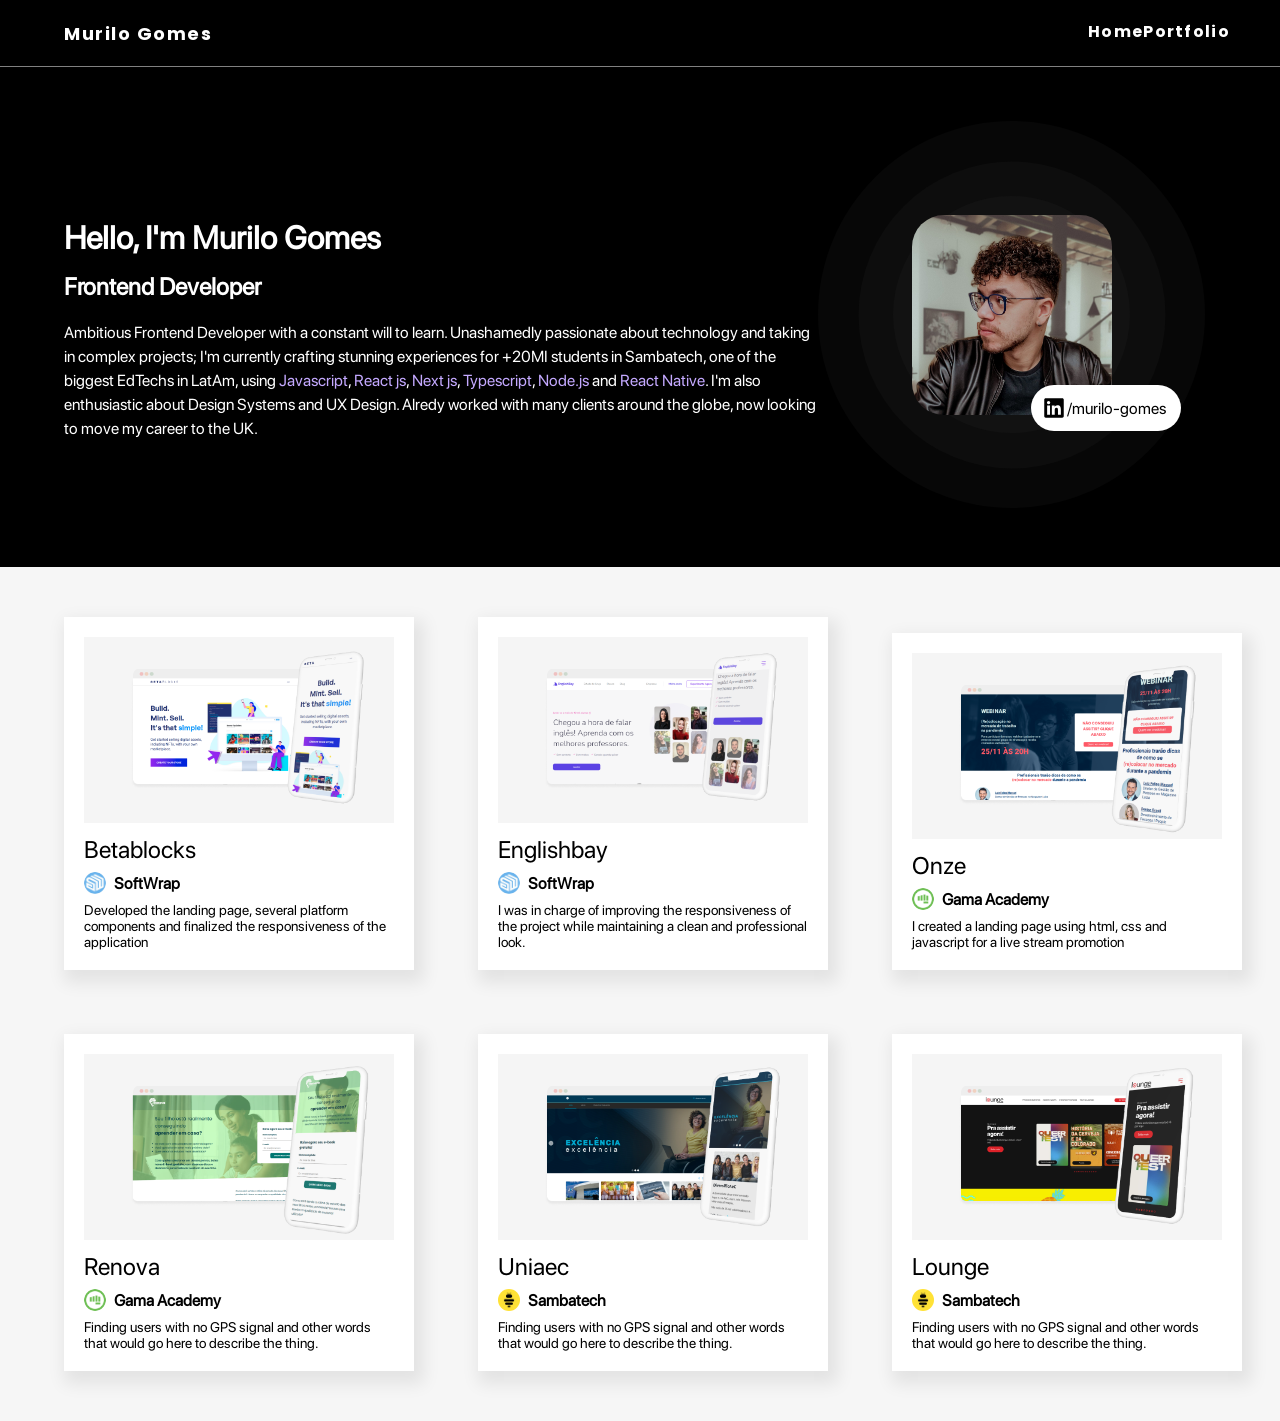
==== index.html @ c2fa0cd7 "creating new pages" ====
<!DOCTYPE html>
<html>

<head>

    <meta charset="utf-8">
    <meta http-equiv="X-UA-Compatible" content="IE=edge">
    <meta name="viewport" content="width=device-width, initial-scale=1">
    <link rel="shortcut icon" href="/imgs/code-s-slash-line.svg">

    <title>Murilo Gomes - Frontend Developer</title>

    <link rel="stylesheet" href="assets/demo.css">
    <link rel="stylesheet" href="index.css">
    <link href='https://fonts.googleapis.com/css?family=Cookie' rel='stylesheet' type='text/css'>
    <link rel="preconnect" href="https://fonts.gstatic.com">
    <link href="https://fonts.googleapis.com/css2?family=Poppins:wght@500&display=swap" rel="stylesheet">
    <link href="https://fonts.googleapis.com/css2?family=Roboto:wght@500&display=swap" rel="stylesheet">
</head>

<body>
    <nav>
        <div class="logo">
            <h4>Murilo Gomes</h4>
        </div>
        <ul class="nav-links">
            <li><a href="#anchor" class="links">Home</a></li>
            <li><a href="#anchor2" class="links">Portfolio</a></li>
        </ul>
        <div class="burger">
            <div class="line1"></div>
            <div class="line2"></div>
            <div class="line3"></div>
        </div>
    </nav>
    <div id="anchor"></div>
    <div class="bg">
        <div class="content">
            <h1>Hello, I'm Murilo Gomes</h1>
            <h2>Frontend Developer</h2>
            <p>Ambitious Frontend Developer with a constant will to learn. Unashamedly passionate about technology and taking in complex projects; I'm currently crafting stunning experiences for +20MI students in Sambatech, one of the biggest EdTechs in
                LatAm, using <span>Javascript</span>, <span>React js</span>, <span>Next js</span>, <span>Typescript</span>, <span>Node.js</span> and <span>React Native</span>. I'm also enthusiastic about Design Systems and UX Design. Alredy worked with
                many clients around the globe, now looking to move my career to the UK.</p>
        </div>
        <div class="picture">
            <div class="bigCircle">
                <div class="mediumCircle">
                    <div class="smallCircle">
                        <img src="./imgs/c98c24ba-2c86-42bf-8c10-b22f56ca3a17.jpeg" class="image" alt="">
                        <a href="https://www.linkedin.com/in/murilo-lb-gomes/" target="_blank" class="linkedin">
                            <img src="./imgs/linkedin-box-fill.svg" alt="link Linkedin">
                            <p>/murilo-gomes</p>
                        </a>
                    </div>
                </div>
            </div>

        </div>
    </div>
    <div class="projects" id="anchor2">
        <div class="grid">
            <div class="card" onclick="location.href='/details/betablocks.html'">
                <img src="./imgs/BetaBlocks.png" class="imgProject" alt="">
                <div class="info">
                    <a href="https://www.betablocks.com/" target="_blank">Betablocks</a>
                    <h2><img src="./imgs/1597164610649.jpeg" alt="" class="company">SoftWrap</h2>
                    <p>Developed the landing page, several platform components and finalized the responsiveness of the application</p>
                </div>
            </div>
            <div class="card second">
                <img src="./imgs/EnglishBay.png" class="imgProject" alt="">
                <div class="info">
                    <a href="https://englishbay.com.br/" target="_blank">Englishbay</a>
                    <h2><img src="./imgs/1597164610649.jpeg" alt="" class="company">SoftWrap</h2>
                    <p> I was in charge of improving the responsiveness of the project while maintaining a clean and professional look.</p>
                </div>
            </div>
            <div class="card third">
                <img src="./imgs/Onze.png" class="imgProject" alt="">
                <div class="info">
                    <a href="https://github.com/Lbgomes/Onze" target="_blank">Onze</a>
                    <h2><img src="./imgs/1_EGF3tCyOPIiYy3zfyg8HpA.png" alt="" class="company">Gama Academy</h2>
                    <p>I created a landing page using html, css and javascript for a live stream promotion</p>
                </div>
            </div>

            <div class="card fourth">
                <img src="./imgs/Renova.png" class="imgProject" alt="">
                <div class="info">
                    <a>Renova</a>
                    <h2><img src="./imgs/1_EGF3tCyOPIiYy3zfyg8HpA.png" alt="" class="company">Gama Academy</h2>
                    <p>Finding users with no GPS signal and other words that would go here to describe the thing.</p>
                </div>
            </div>
            <div class="card fifth">
                <img src="./imgs/Aec.png" class="imgProject" alt="">
                <div class="info">
                    <a href="https://www.uniaec.com.br/" target="_blank">Uniaec</a>
                    <h2><img src="./imgs/1625747165132.jpeg" alt="" class="company">Sambatech</h2>
                    <p>Finding users with no GPS signal and other words that would go here to describe the thing.</p>
                </div>
            </div>
            <div class="card sixth">
                <img src="./imgs/Lounge.png" class="imgProject" alt="">
                <div class="info">
                    <a href="https://www.lounge.app.br/" target="_blank">Lounge</a>
                    <h2><img src="./imgs/1625747165132.jpeg" alt="" class="company">Sambatech</h2>
                    <p>Finding users with no GPS signal and other words that would go here to describe the thing.</p>
                </div>
            </div>
        </div>
    </div>
    </div>
    <script>
        function navSlide() {
            const burger = document.querySelector(".burger");
            const nav = document.querySelector(".nav-links");
            const navLinks = document.querySelectorAll(".nav-links li");

            burger.addEventListener("click", () => {
                //Toggle Nav
                nav.classList.toggle("nav-active");

                //Animate Links
                navLinks.forEach((link, index) => {
                    if (link.style.animation) {
                        link.style.animation = ""
                    } else {
                        link.style.animation = `navLinkFade 0.5s ease forwards ${index / 7 + 0.5}s`;
                    }
                });
                //Burger Animation
                burger.classList.toggle("toggle");
            });

        }
        navSlide();
    </script>
    <script src="https://ajax.googleapis.com/ajax/libs/jquery/2.1.0/jquery.min.js"></script>

    <script src="https://ajax.googleapis.com/ajax/libs/jquery/2.1.0/jquery.min.js"></script>

    <script>
        var $doc = $('html, body');
        $('a').click(function() {
            $doc.animate({
                scrollTop: $($.attr(this, 'href')).offset().top
            }, 800);
            return false;
        });
    </script>
</body>

</html>
---- index.css ----
/** GLOBAL STYLES **/

* {
    margin: 0;
    padding: 0;
    box-sizing: border-box;
}

body {
    padding-top: 67px;
    display: grid;
    min-height: 100vh;
    font-family: 'SFPRODISPLAYREGULAR';
    background-color: #F6F6F6;
}


/**                                         navBar (Barra de navegação)                                                  **/

nav {
    position: fixed;
    top: 0;
    width: 100%;
    display: flex;
    justify-content: space-between;
    align-items: center;
    min-height: 67px;
    color: #fff;
    font-family: "Poppins", sans-serif;
    z-index: 999;
    background-color: #000;
    border-bottom: 1px solid #808080;
}

.logo {
    color: #fff;
    letter-spacing: 1.5px;
    font-size: 18px;
    cursor: default;
    margin-left: 5%;
}

.links::after {
    content: '';
    display: block;
    width: 0;
    height: 3px;
    border-radius: 12px;
    background-color: #fc2626;
    transition: width .3s;
}

.links:hover::after {
    width: 100%;
    transition: width .3s;
}

.links:hover {
    color: #fa3434;
    transition: .3s;
}

.nav-links {
    display: flex;
    justify-content: space-around;
    width: 10%;
    margin-right: 5%;
}

.nav-links li {
    list-style: none;
}

.nav-links a {
    color: #fff;
    text-decoration: none;
    letter-spacing: 1.3px;
    font-weight: bold;
}

.burger {
    display: none;
    margin-right: 1em;
}

.burger div {
    width: 25px;
    height: 3px;
    background-color: #fff;
    margin: 5px;
    border-radius: 12px;
    transition: all 0.3s ease;
}

@keyframes navLinkFade {
    from {
        opacity: 0;
        transform: translateX(50px);
    }
    to {
        opacity: 1;
        transform: translateX(0);
    }
}

.toggle .line1 {
    transform: rotate(-45deg) translate(-5px, 6px);
    background-color: white;
}

.toggle .line2 {
    opacity: 0;
}

.toggle .line3 {
    transform: rotate(45deg) translate(-5px, -6px);
    background-color: white;
}


/**                                                 Conteúdo da página                                                  **/

@font-face {
    font-family: 'SFPRODISPLAYREGULAR';
    src: url(./font/SFPRODISPLAYREGULAR.OTF) format('opentype');
}

.bg {
    background-color: #000;
    color: #fff;
    padding-left: 5%;
    padding-top: 25px;
    width: 100%;
    height: 500px;
    display: flex;
    align-items: center;
    justify-content: space-between;
}

.content {
    z-index: 2;
}

.content h1 {
    font-size: 32px;
}

.content h2 {
    margin-top: 15px;
    margin-bottom: 20px;
}

.content p {
    font-size: 16px;
    line-height: 1.5;
}

.content span {
    color: #C4A9FF;
}

.picture {
    height: 387px;
    width: 387px;
    margin-right: 100px;
    margin-top: -30px;
}

.bigCircle {
    background-color: #070707;
    width: 387px;
    height: 387px;
    border-radius: 100%;
    position: absolute;
}

.mediumCircle {
    background-color: #0D0D0D;
    width: 307px;
    height: 307px;
    border-radius: 100%;
    position: relative;
    left: 50%;
    top: 50%;
    transform: translate(-50%, -50%);
}

.smallCircle {
    background-color: #121212;
    width: 237px;
    height: 237px;
    border-radius: 100%;
    position: relative;
    left: 50%;
    top: 50%;
    transform: translate(-50%, -50%);
}

.image {
    background: rgb(146, 142, 142);
    width: 200px;
    aspect-ratio: 1/1;
    border-radius: 32px;
    position: relative;
    left: 50%;
    top: 50%;
    transform: translate(-50%, -50%);
    display: block;
}

.linkedin {
    background-color: #fff;
    border-radius: 57px;
    display: flex;
    align-items: center;
    position: relative;
    left: 90%;
    top: 5%;
    padding: 10px;
    transform: translate(-50%, -50%);
    width: 150px;
}

.linkedin img {
    width: 26px;
}

.smallCircle a {
    text-decoration: none;
    color: #000;
    background-color: #fff;
    transition: 0.5s;
}

.smallCircle a:hover {
    text-decoration: none;
    color: #000;
    background-color: #e6e6e6;
}

.smallCircle p {
    margin-top: 2px;
}

.projects {
    margin: 50px 0;
    flex-direction: column;
    display: flex;
    gap: 20px;
    width: 100%;
    padding: 0 5% 0 5%;
}

.grid {
    display: grid;
    align-self: center;
    grid-template-columns: repeat(3, 1fr);
    width: 100%;
    gap: 4em;
}

.card {
    padding: 20px;
    background-color: #fff;
    width: 100%;
    height: 100%;
    box-shadow: 5px 8px 16px 5px rgba(0, 0, 0, 0.08);
    display: flex;
    flex-direction: column;
    justify-content: space-between;
    transition: 1s;
}

.card:hover {
    transform: scale(1.02);
    cursor: pointer;
}

.card>div>a {
    color: #000;
    font-size: 24px;
    text-decoration: none;
    cursor: pointer;
}

.company {
    width: 22px;
    aspect-ratio: 1/1;
    border-radius: 100%;
    margin-right: 8px;
}

.third,
.sixth {
    place-self: end;
}

.second,
.fifth {
    place-self: center;
}

.imgProject {
    aspect-ratio: 5/3;
    max-width: 517px;
    width: 100%;
}

.card h1 {
    font-size: 24px;
}

.card h2 {
    font-size: 16px;
    font-weight: 600;
    margin: 8px 0;
    align-items: center;
}

.card p {
    font-size: 14px;
}

.info {
    padding-top: 12px;
}

.info>h2 {
    display: flex;
}

@media(max-width: 1650px) {
    .grid>.card {
        width: 450px;
        height: auto;
    }
}

@media(max-width: 1500px) {
    .grid>.card {
        width: 400px;
        height: auto;
    }
}

@media(max-width: 1350px) {
    .grid>.card {
        width: 350px;
        height: auto;
    }
}

@media(max-width: 1200px) {
    .grid>.card {
        width: 300px;
        height: auto;
    }
}

@media(max-width: 1050px) {
    .grid>.card {
        width: 100%;
        height: auto;
    }
}

@media(max-width: 900px) {
    .grid {
        grid-template-columns: repeat(2, 1fr);
    }
    .second,
    .fourth,
    .sixth {
        place-self: end;
    }
    .third,
    .fifth {
        place-self: start;
    }
}

@media(max-width: 600px) {
    .grid {
        grid-template-columns: 1fr;
    }
    .card {
        place-self: center;
    }
}

@media screen and (max-width: 1024px) {
    .nav-links {
        width: 45%;
        margin-right: 0em;
    }
}

@media screen and (max-width: 768px) {
    body {
        overflow-x: hidden;
    }
    .nav-links {
        position: fixed;
        right: 0px;
        height: 100vh;
        top: 0;
        background-color: #131315;
        display: flex;
        flex-direction: column;
        align-items: center;
        place-content: center;
        width: 100%;
        transform: translateX(100%);
        transition: transform 0.5s ease-in;
    }
    .nav-links li {
        opacity: 0;
        margin: 1em;
    }
    .nav-links a {
        color: white;
    }
    .burger {
        display: block;
        cursor: pointer;
    }
    .nav-active {
        transform: translateX(0%);
    }
}

@media(max-width: 1260px) {
    .bg {
        flex-direction: column;
        height: 100%;
        justify-content: space-around;
        max-height: 650px;
    }
    .projects {
        padding: 0 5%;
    }
    .picture {
        margin-right: 0;
        width: 287px;
    }
    .bigCircle {
        width: 287px;
        height: 287px;
    }
    .mediumCircle {
        width: 227px;
        height: 227px;
    }
    .smallCircle {
        width: 137px;
        height: 137px;
    }
    .linkedin {
        left: 90%;
        top: -25%;
        padding: 10px;
    }
    .bg {
        padding-left: 0em;
        padding: 1em 5% 0;
    }
}

@media(min-width: 820px) {
    .bg .content {
        max-width: 754px;
    }
}
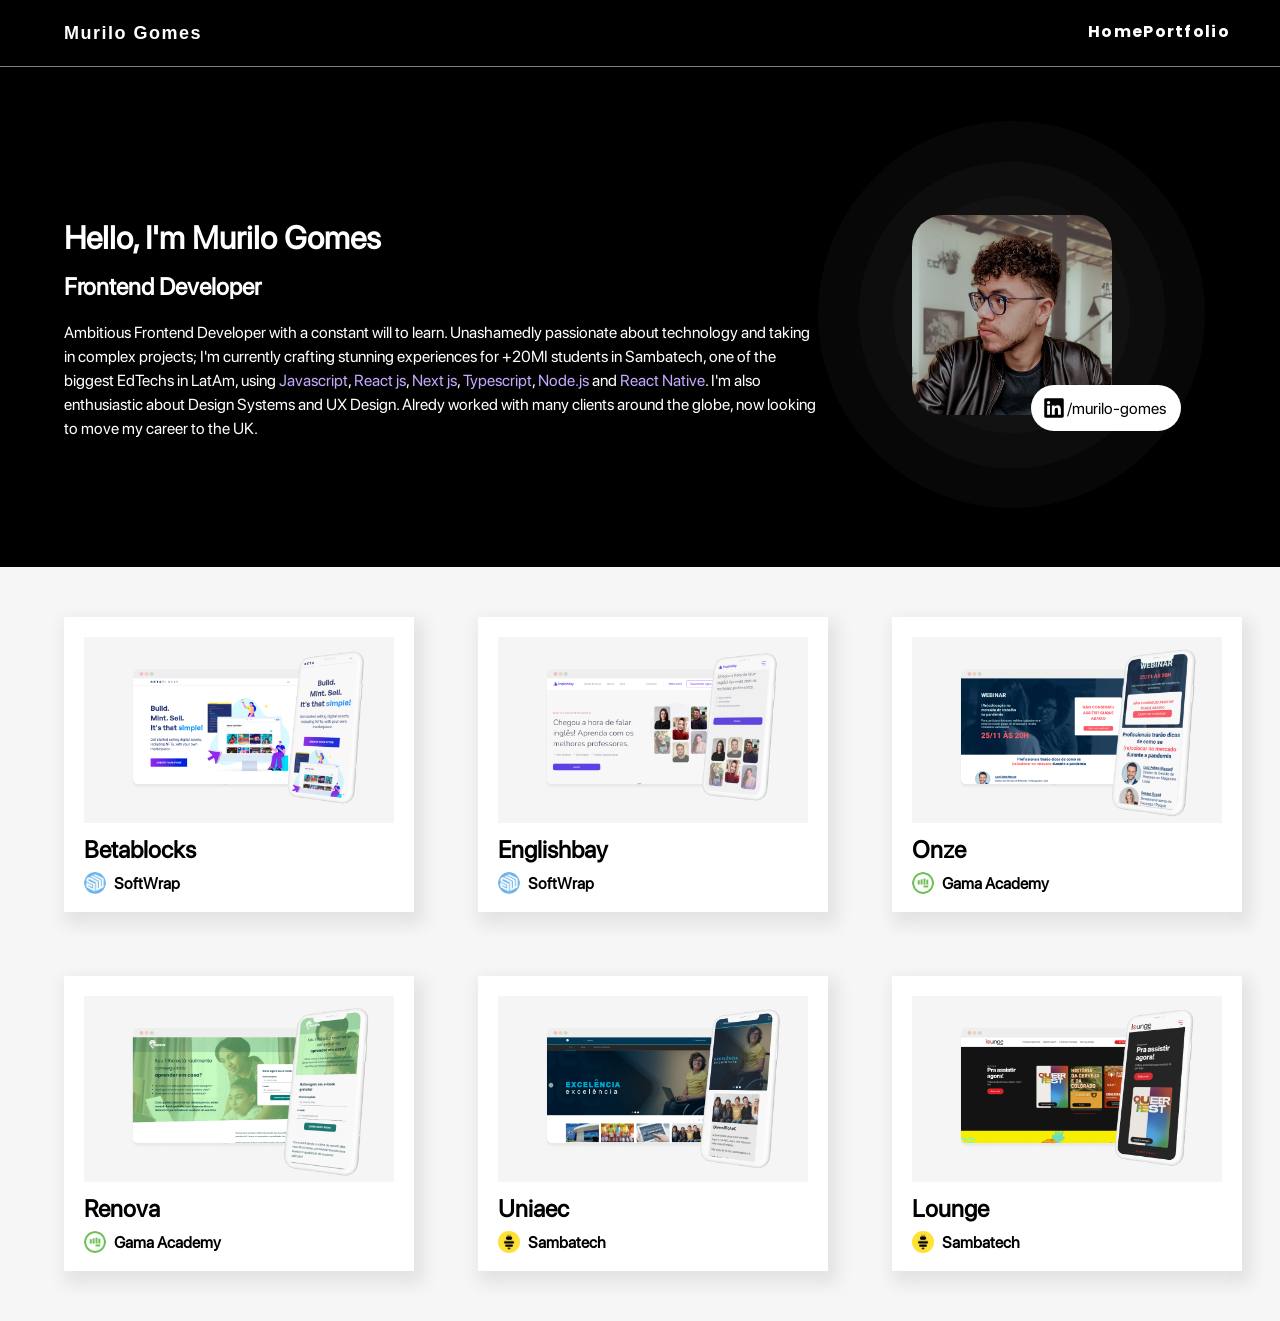
==== commit c1e59bc2: "starting details info" ====
--- a/index.html
+++ b/index.html
@@ -21,7 +21,7 @@
 <body>
     <nav>
         <div class="logo">
-            <h4>Murilo Gomes</h4>
+            <a href="/index.html">Murilo Gomes</a>
         </div>
         <ul class="nav-links">
             <li><a href="#anchor" class="links">Home</a></li>
@@ -64,48 +64,45 @@
                 <div class="info">
                     <a href="https://www.betablocks.com/" target="_blank">Betablocks</a>
                     <h2><img src="./imgs/1597164610649.jpeg" alt="" class="company">SoftWrap</h2>
-                    <p>Developed the landing page, several platform components and finalized the responsiveness of the application</p>
                 </div>
             </div>
-            <div class="card second">
+            <div class="card second" onclick="location.href='/details/englishbay.html'">
                 <img src="./imgs/EnglishBay.png" class="imgProject" alt="">
                 <div class="info">
                     <a href="https://englishbay.com.br/" target="_blank">Englishbay</a>
                     <h2><img src="./imgs/1597164610649.jpeg" alt="" class="company">SoftWrap</h2>
-                    <p> I was in charge of improving the responsiveness of the project while maintaining a clean and professional look.</p>
                 </div>
             </div>
             <div class="card third">
-                <img src="./imgs/Onze.png" class="imgProject" alt="">
+                <img src="./imgs/Onze.png" onclick="location.href='/details/onze.html'" class="imgProject" alt="">
                 <div class="info">
                     <a href="https://github.com/Lbgomes/Onze" target="_blank">Onze</a>
                     <h2><img src="./imgs/1_EGF3tCyOPIiYy3zfyg8HpA.png" alt="" class="company">Gama Academy</h2>
-                    <p>I created a landing page using html, css and javascript for a live stream promotion</p>
                 </div>
             </div>
 
             <div class="card fourth">
-                <img src="./imgs/Renova.png" class="imgProject" alt="">
+                <img src="./imgs/Renova.png" onclick="location.href='/details/renova.html'" class="imgProject" alt="">
                 <div class="info">
                     <a>Renova</a>
                     <h2><img src="./imgs/1_EGF3tCyOPIiYy3zfyg8HpA.png" alt="" class="company">Gama Academy</h2>
-                    <p>Finding users with no GPS signal and other words that would go here to describe the thing.</p>
+
                 </div>
             </div>
             <div class="card fifth">
-                <img src="./imgs/Aec.png" class="imgProject" alt="">
+                <img src="./imgs/Aec.png" onclick="location.href='/details/aec.html'" class="imgProject" alt="">
                 <div class="info">
                     <a href="https://www.uniaec.com.br/" target="_blank">Uniaec</a>
                     <h2><img src="./imgs/1625747165132.jpeg" alt="" class="company">Sambatech</h2>
-                    <p>Finding users with no GPS signal and other words that would go here to describe the thing.</p>
+
                 </div>
             </div>
             <div class="card sixth">
-                <img src="./imgs/Lounge.png" class="imgProject" alt="">
+                <img src="./imgs/Lounge.png" onclick="location.href='/details/lounge.html'" class="imgProject" alt="">
                 <div class="info">
                     <a href="https://www.lounge.app.br/" target="_blank">Lounge</a>
                     <h2><img src="./imgs/1625747165132.jpeg" alt="" class="company">Sambatech</h2>
-                    <p>Finding users with no GPS signal and other words that would go here to describe the thing.</p>
+
                 </div>
             </div>
         </div>
--- a/index.css
+++ b/index.css
@@ -33,11 +33,15 @@
 }
 
 .logo {
+    margin-left: 5%;
+}
+
+.logo>a {
     color: #fff;
+    font-weight: 600;
+    font-size: 18px;
     letter-spacing: 1.5px;
-    font-size: 18px;
-    cursor: default;
-    margin-left: 5%;
+    text-decoration: none;
 }
 
 .links::after {
@@ -260,7 +264,7 @@
 }
 
 .card {
-    padding: 20px;
+    padding: 20px 20px 10px 20px;
     background-color: #fff;
     width: 100%;
     height: 100%;
@@ -281,6 +285,7 @@
     font-size: 24px;
     text-decoration: none;
     cursor: pointer;
+    font-weight: 600;
 }
 
 .company {
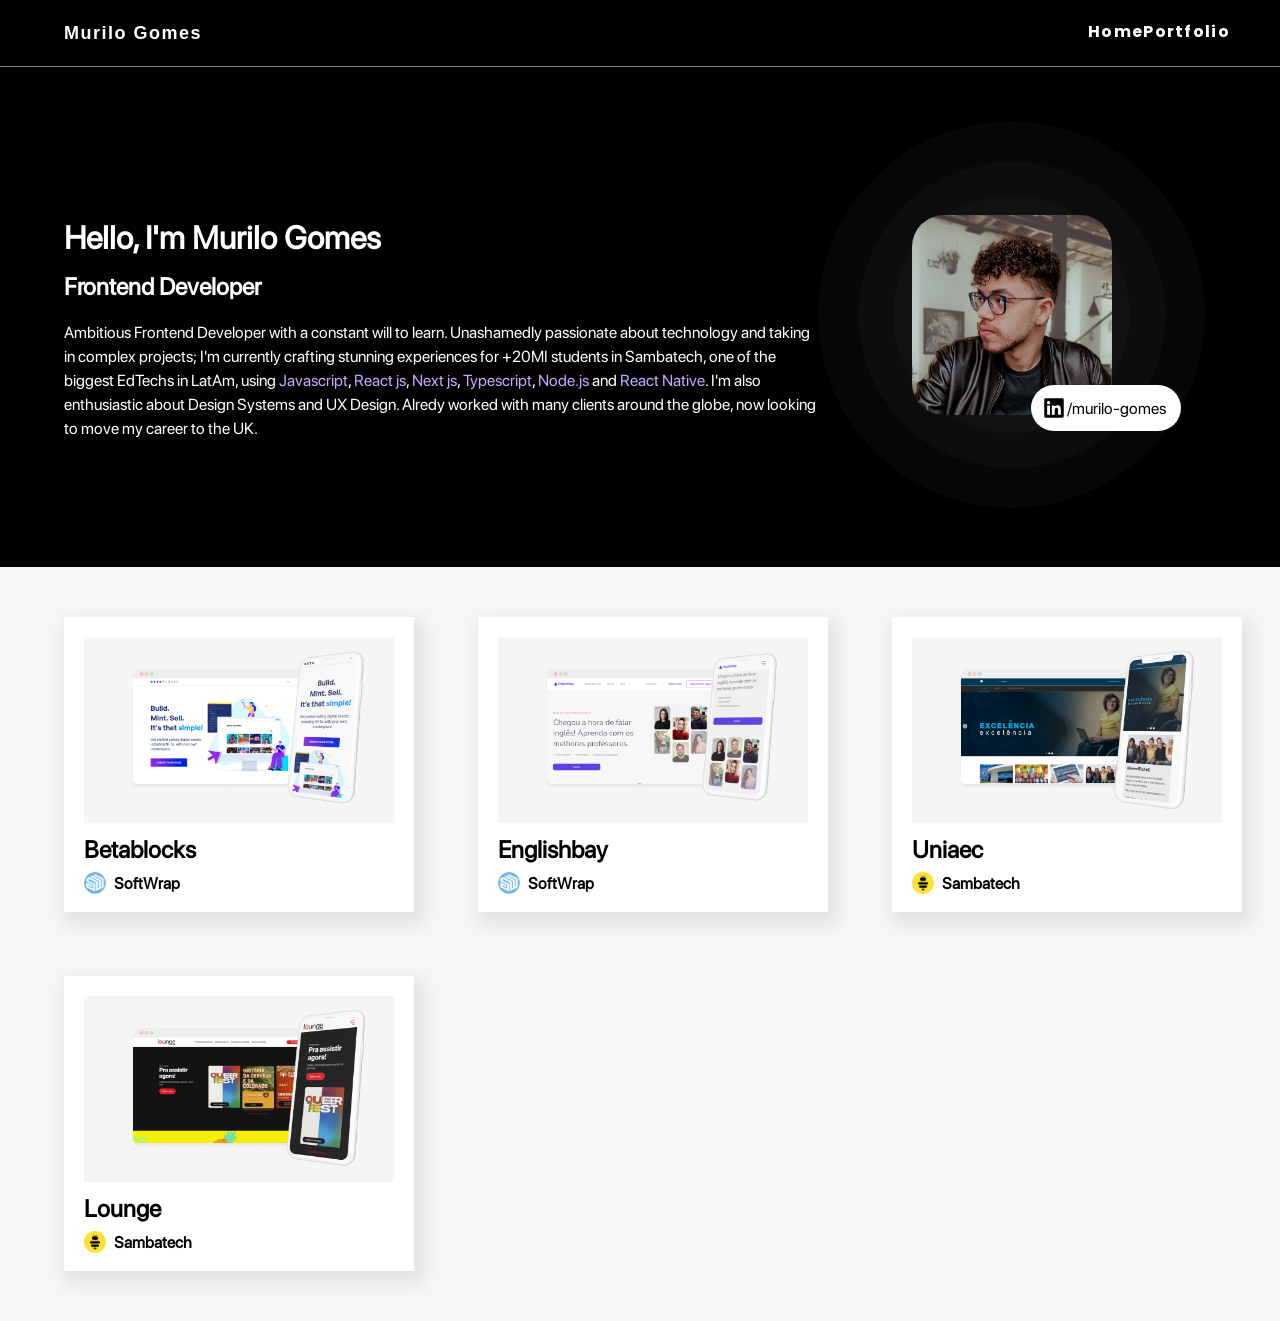
==== commit 78027824: "feat: new info" ====
--- a/index.html
+++ b/index.html
@@ -73,22 +73,22 @@
                     <h2><img src="./imgs/1597164610649.jpeg" alt="" class="company">SoftWrap</h2>
                 </div>
             </div>
-            <div class="card third">
+            <!-- <div class="card third">
                 <img src="./imgs/Onze.png" onclick="location.href='/details/onze.html'" class="imgProject" alt="">
                 <div class="info">
                     <a href="https://github.com/Lbgomes/Onze" target="_blank">Onze</a>
                     <h2><img src="./imgs/1_EGF3tCyOPIiYy3zfyg8HpA.png" alt="" class="company">Gama Academy</h2>
                 </div>
-            </div>
+            </div> -->
 
-            <div class="card fourth">
+            <!-- <div class="card fourth">
                 <img src="./imgs/Renova.png" onclick="location.href='/details/renova.html'" class="imgProject" alt="">
                 <div class="info">
                     <a>Renova</a>
                     <h2><img src="./imgs/1_EGF3tCyOPIiYy3zfyg8HpA.png" alt="" class="company">Gama Academy</h2>
 
                 </div>
-            </div>
+            </div> -->
             <div class="card fifth">
                 <img src="./imgs/Aec.png" onclick="location.href='/details/aec.html'" class="imgProject" alt="">
                 <div class="info">
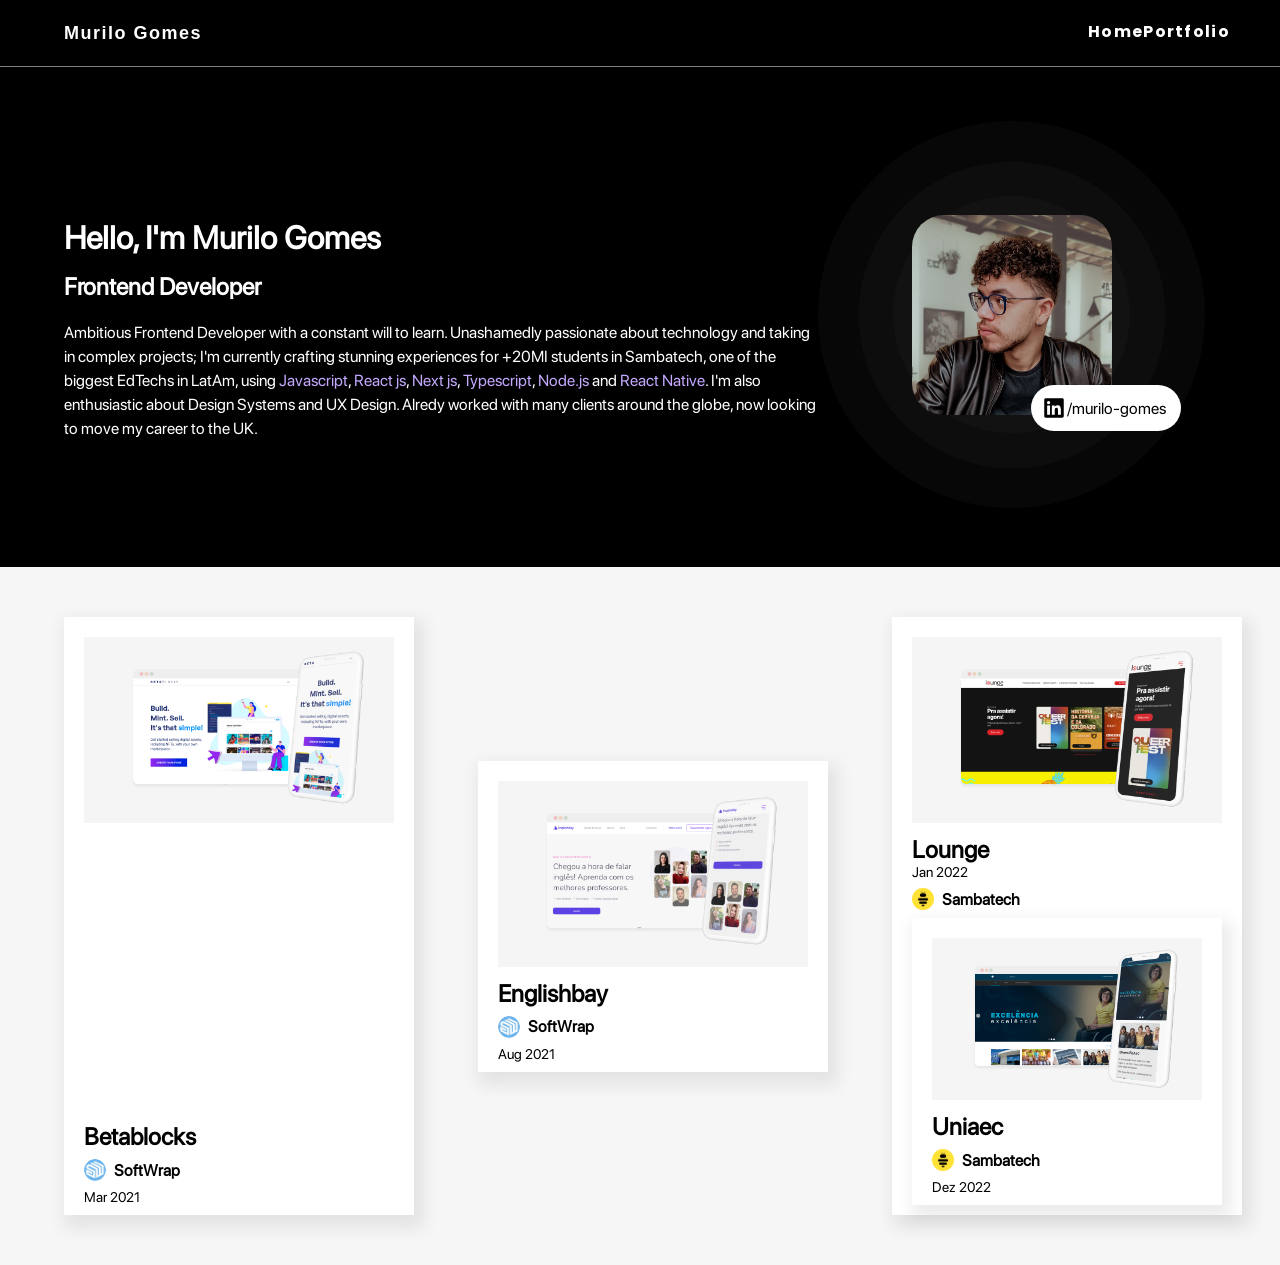
==== commit e0ab7c27: "changes on texts" ====
--- a/index.html
+++ b/index.html
@@ -64,6 +64,7 @@
                 <div class="info">
                     <a href="https://www.betablocks.com/" target="_blank">Betablocks</a>
                     <h2><img src="./imgs/1597164610649.jpeg" alt="" class="company">SoftWrap</h2>
+                    <p class="date">Mar 2021</p>
                 </div>
             </div>
             <div class="card second" onclick="location.href='/details/englishbay.html'">
@@ -71,6 +72,8 @@
                 <div class="info">
                     <a href="https://englishbay.com.br/" target="_blank">Englishbay</a>
                     <h2><img src="./imgs/1597164610649.jpeg" alt="" class="company">SoftWrap</h2>
+                    <p class="date">Aug 2021</p>
+
                 </div>
             </div>
             <!-- <div class="card third">
@@ -90,18 +93,19 @@
                 </div>
             </div> -->
             <div class="card fifth">
-                <img src="./imgs/Aec.png" onclick="location.href='/details/aec.html'" class="imgProject" alt="">
-                <div class="info">
-                    <a href="https://www.uniaec.com.br/" target="_blank">Uniaec</a>
-                    <h2><img src="./imgs/1625747165132.jpeg" alt="" class="company">Sambatech</h2>
-
-                </div>
-            </div>
-            <div class="card sixth">
                 <img src="./imgs/Lounge.png" onclick="location.href='/details/lounge.html'" class="imgProject" alt="">
                 <div class="info">
                     <a href="https://www.lounge.app.br/" target="_blank">Lounge</a>
+                    <p class="date">Jan 2022</p>
                     <h2><img src="./imgs/1625747165132.jpeg" alt="" class="company">Sambatech</h2>
+                    <div class="card sixth">
+                        <img src="./imgs/Aec.png" onclick="location.href='/details/aec.html'" class="imgProject" alt="">
+                        <div class="info">
+                            <a href="https://www.uniaec.com.br/" target="_blank">Uniaec</a>
+                            <h2><img src="./imgs/1625747165132.jpeg" alt="" class="company">Sambatech</h2>
+                            <p class="date">Dez 2022</p>
+                        </div>
+                    </div>
 
                 </div>
             </div>
--- a/index.css
+++ b/index.css
@@ -293,6 +293,10 @@
     aspect-ratio: 1/1;
     border-radius: 100%;
     margin-right: 8px;
+}
+
+.date {
+    font-size: 14px
 }
 
 .third,
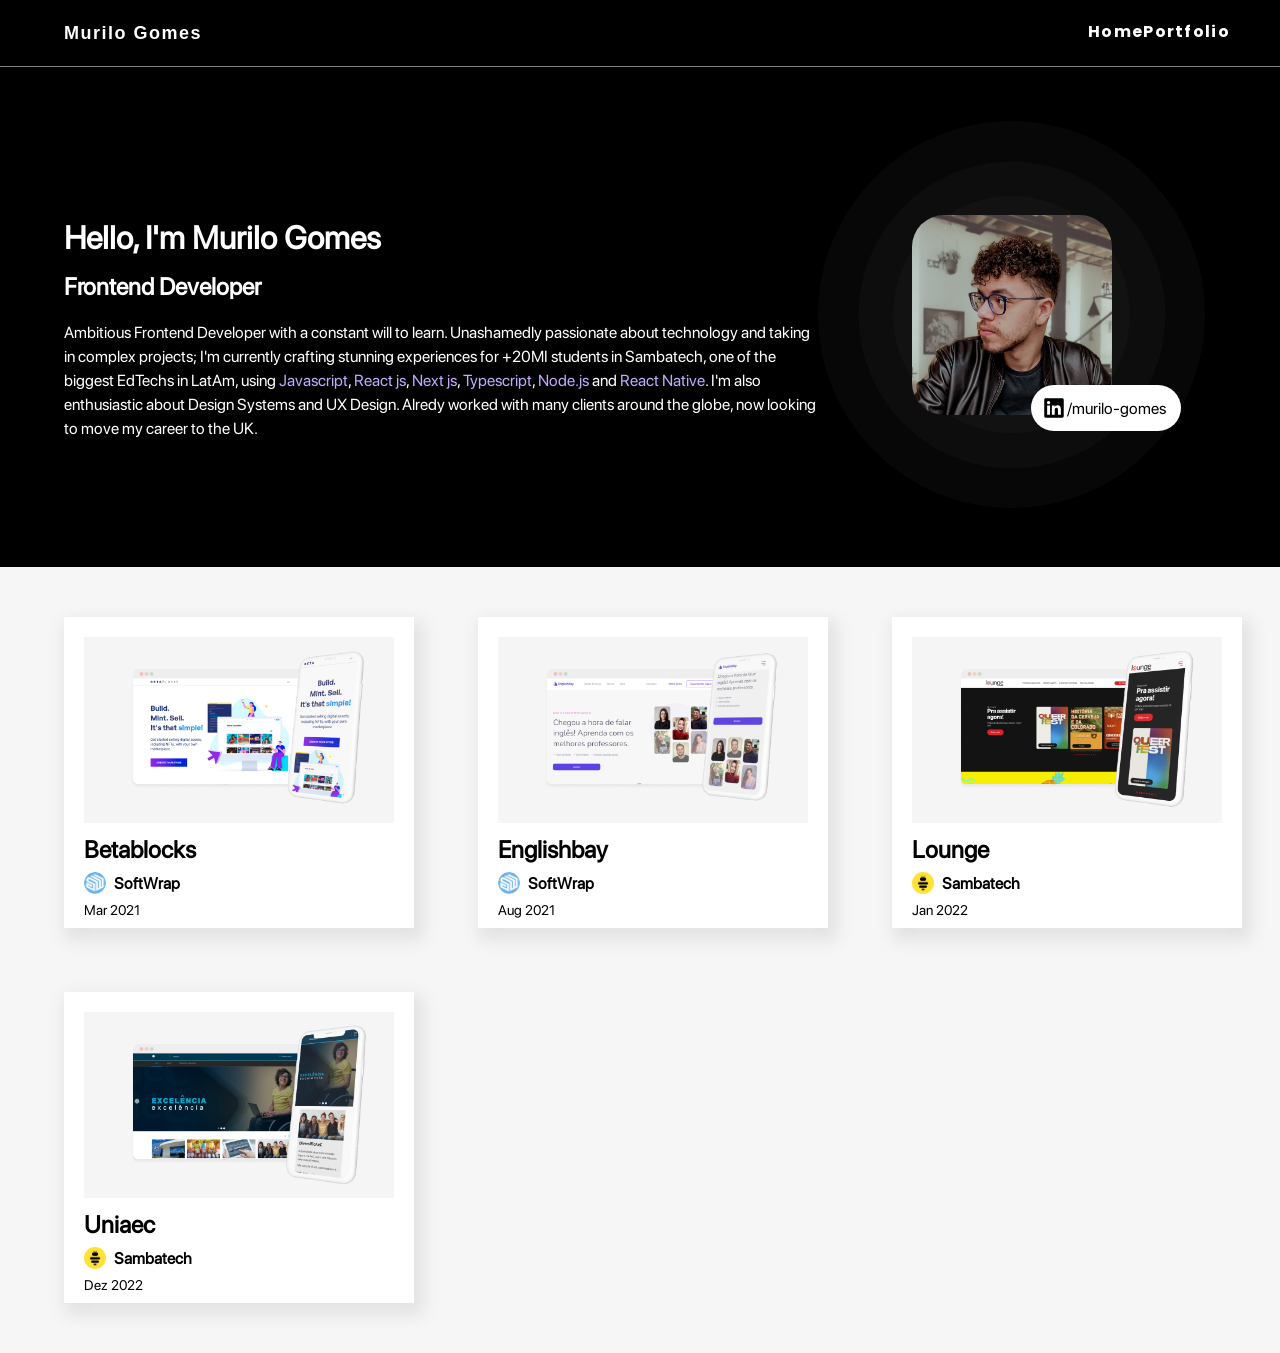
==== commit 5bda789a: "new changes" ====
--- a/index.html
+++ b/index.html
@@ -92,21 +92,22 @@
 
                 </div>
             </div> -->
+
             <div class="card fifth">
                 <img src="./imgs/Lounge.png" onclick="location.href='/details/lounge.html'" class="imgProject" alt="">
                 <div class="info">
                     <a href="https://www.lounge.app.br/" target="_blank">Lounge</a>
+                    <h2><img src="./imgs/1625747165132.jpeg" alt="" class="company">Sambatech</h2>
                     <p class="date">Jan 2022</p>
+
+                </div>
+            </div>
+            <div class="card  sixth">
+                <img src="./imgs/Aec.png" onclick="location.href='/details/aec.html'" class="imgProject" alt="">
+                <div class="info">
+                    <a href="https://www.uniaec.com.br/" target="_blank">Uniaec</a>
                     <h2><img src="./imgs/1625747165132.jpeg" alt="" class="company">Sambatech</h2>
-                    <div class="card sixth">
-                        <img src="./imgs/Aec.png" onclick="location.href='/details/aec.html'" class="imgProject" alt="">
-                        <div class="info">
-                            <a href="https://www.uniaec.com.br/" target="_blank">Uniaec</a>
-                            <h2><img src="./imgs/1625747165132.jpeg" alt="" class="company">Sambatech</h2>
-                            <p class="date">Dez 2022</p>
-                        </div>
-                    </div>
-
+                    <p class="date">Dez 2022</p>
                 </div>
             </div>
         </div>
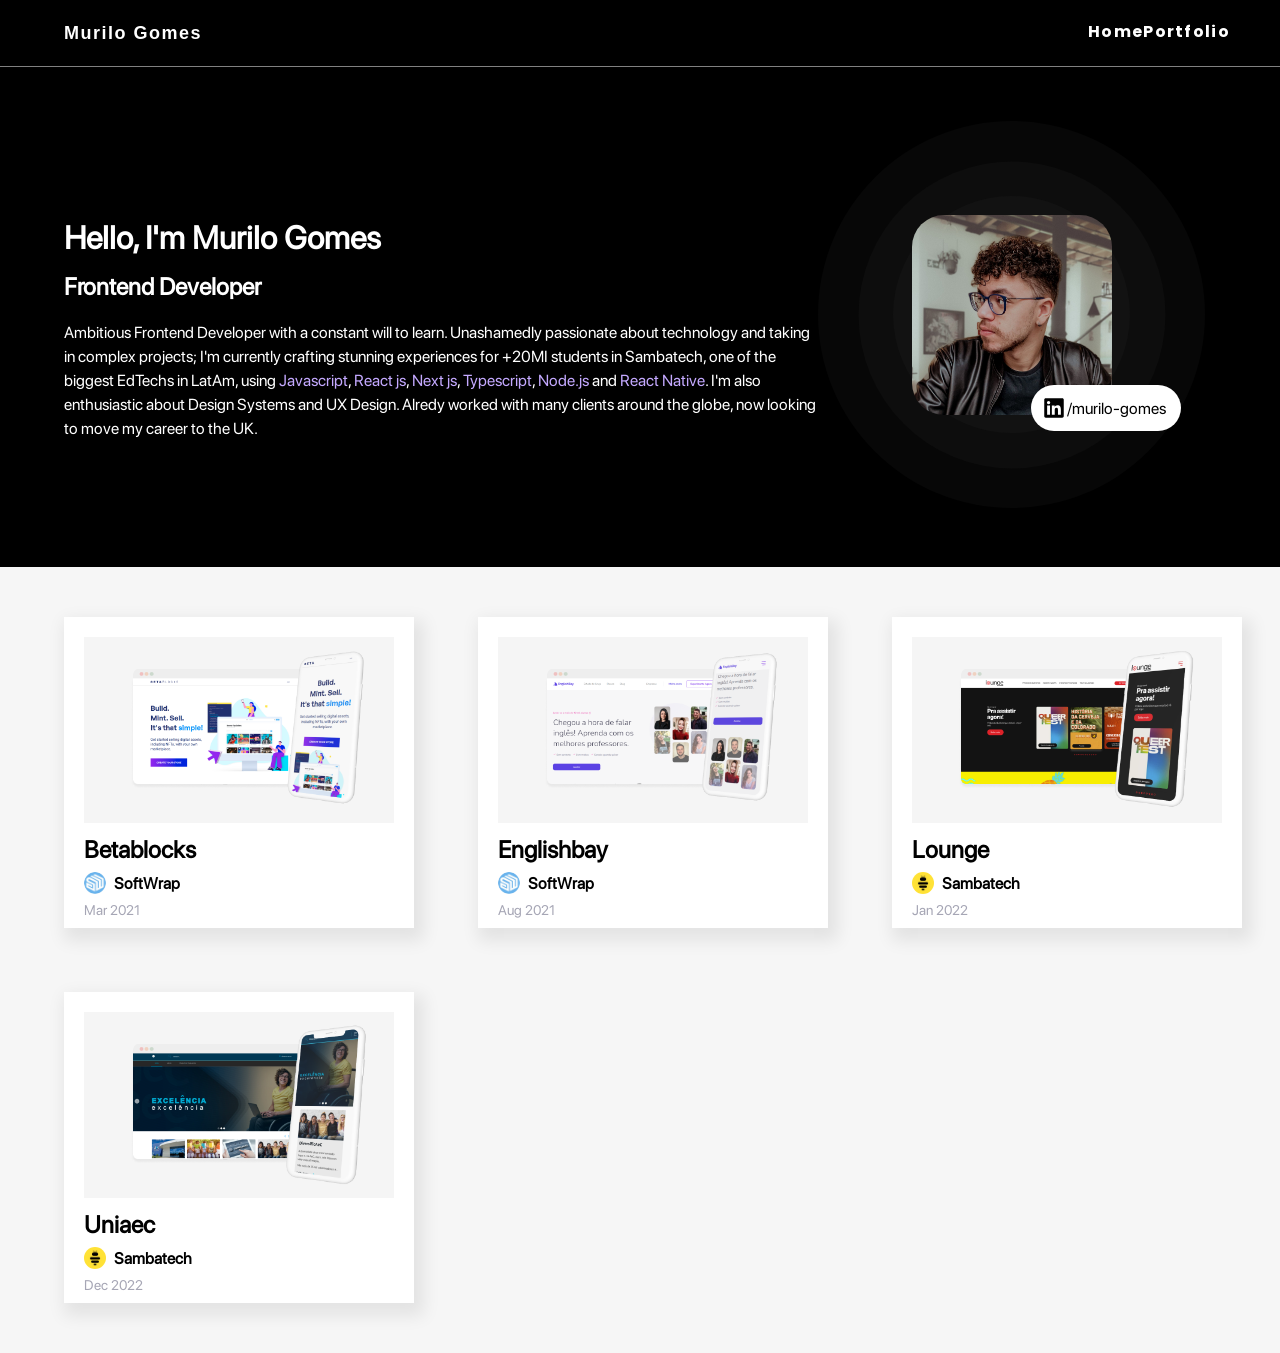
==== commit d0e78c54: "changing englishbay" ====
--- a/index.html
+++ b/index.html
@@ -107,7 +107,7 @@
                 <div class="info">
                     <a href="https://www.uniaec.com.br/" target="_blank">Uniaec</a>
                     <h2><img src="./imgs/1625747165132.jpeg" alt="" class="company">Sambatech</h2>
-                    <p class="date">Dez 2022</p>
+                    <p class="date">Dec 2022</p>
                 </div>
             </div>
         </div>
--- a/index.css
+++ b/index.css
@@ -12,6 +12,11 @@
     min-height: 100vh;
     font-family: 'SFPRODISPLAYREGULAR';
     background-color: #F6F6F6;
+}
+
+@font-face {
+    font-family: 'SFPRODISPLAYREGULAR';
+    src: url(./font/SFPRODISPLAYREGULAR.OTF) format('opentype');
 }
 
 
@@ -123,11 +128,6 @@
 
 
 /**                                                 Conteúdo da página                                                  **/
-
-@font-face {
-    font-family: 'SFPRODISPLAYREGULAR';
-    src: url(./font/SFPRODISPLAYREGULAR.OTF) format('opentype');
-}
 
 .bg {
     background-color: #000;
@@ -296,7 +296,8 @@
 }
 
 .date {
-    font-size: 14px
+    font-size: 14px;
+    color: #A6A6B5;
 }
 
 .third,
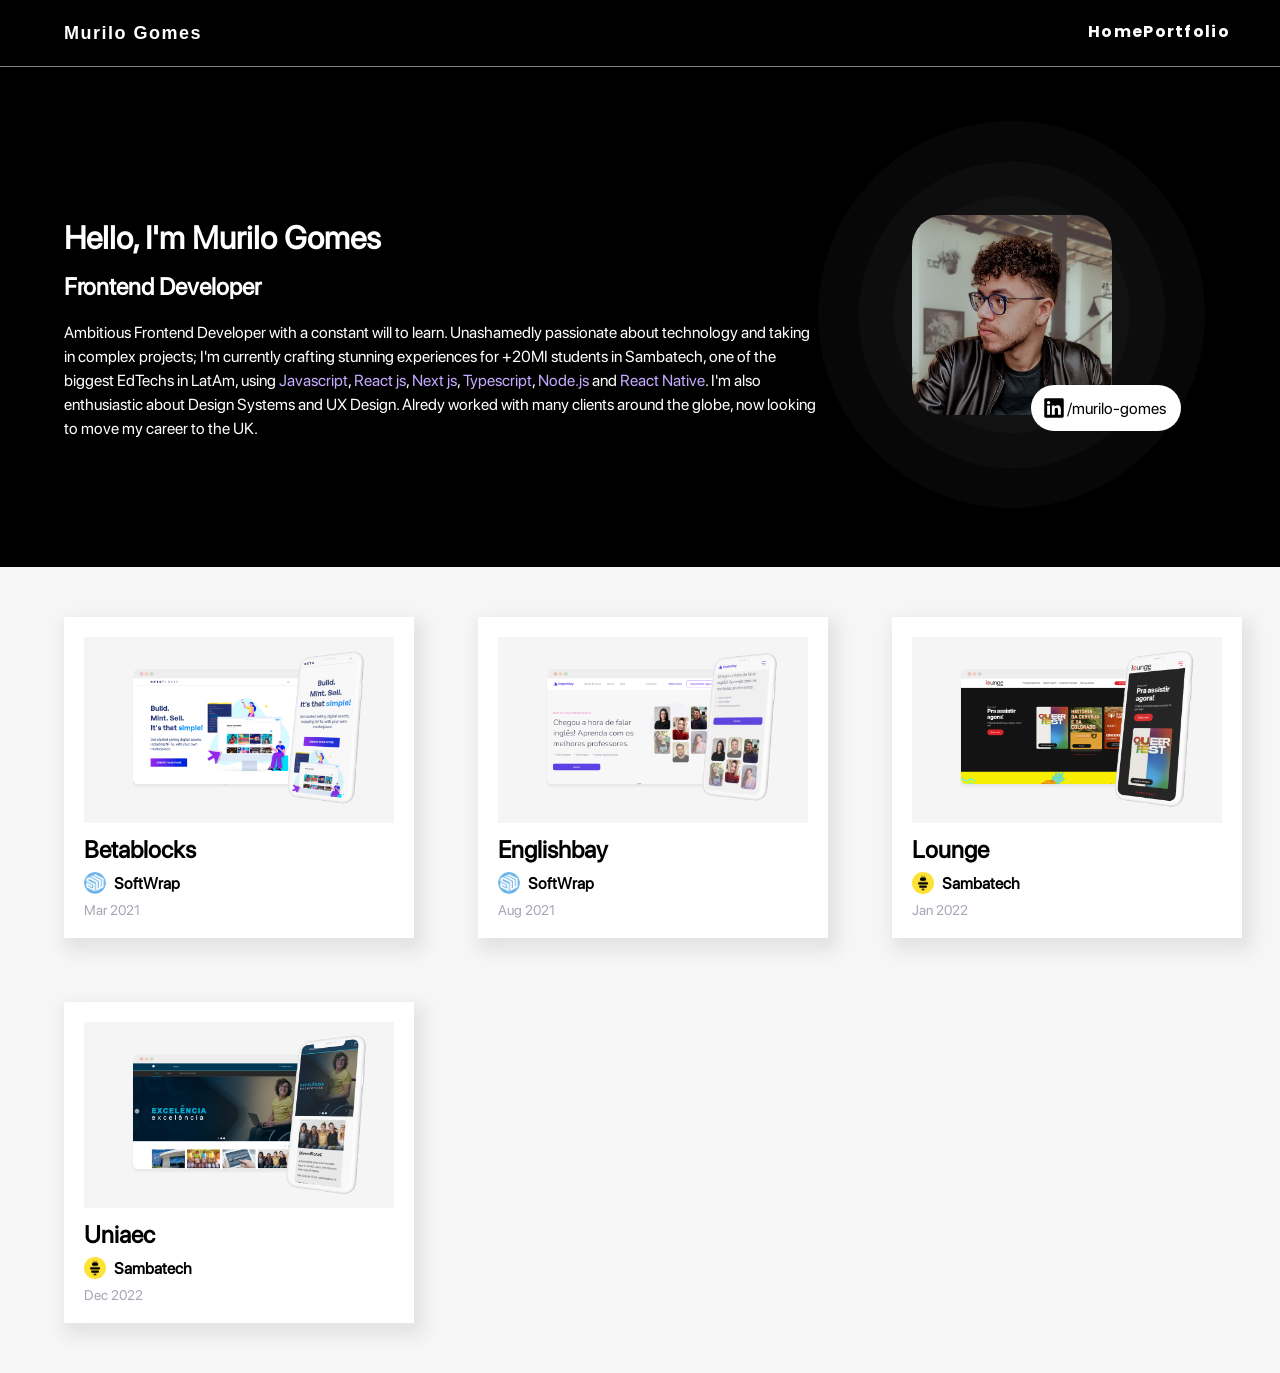
==== commit c84027d2: "fixing spacement" ====
--- a/index.html
+++ b/index.html
@@ -33,8 +33,7 @@
             <div class="line3"></div>
         </div>
     </nav>
-    <div id="anchor"></div>
-    <div class="bg">
+    <div class="bg" id="anchor">
         <div class="content">
             <h1>Hello, I'm Murilo Gomes</h1>
             <h2>Frontend Developer</h2>
--- a/index.css
+++ b/index.css
@@ -264,7 +264,7 @@
 }
 
 .card {
-    padding: 20px 20px 10px 20px;
+    padding: 20px;
     background-color: #fff;
     width: 100%;
     height: 100%;
